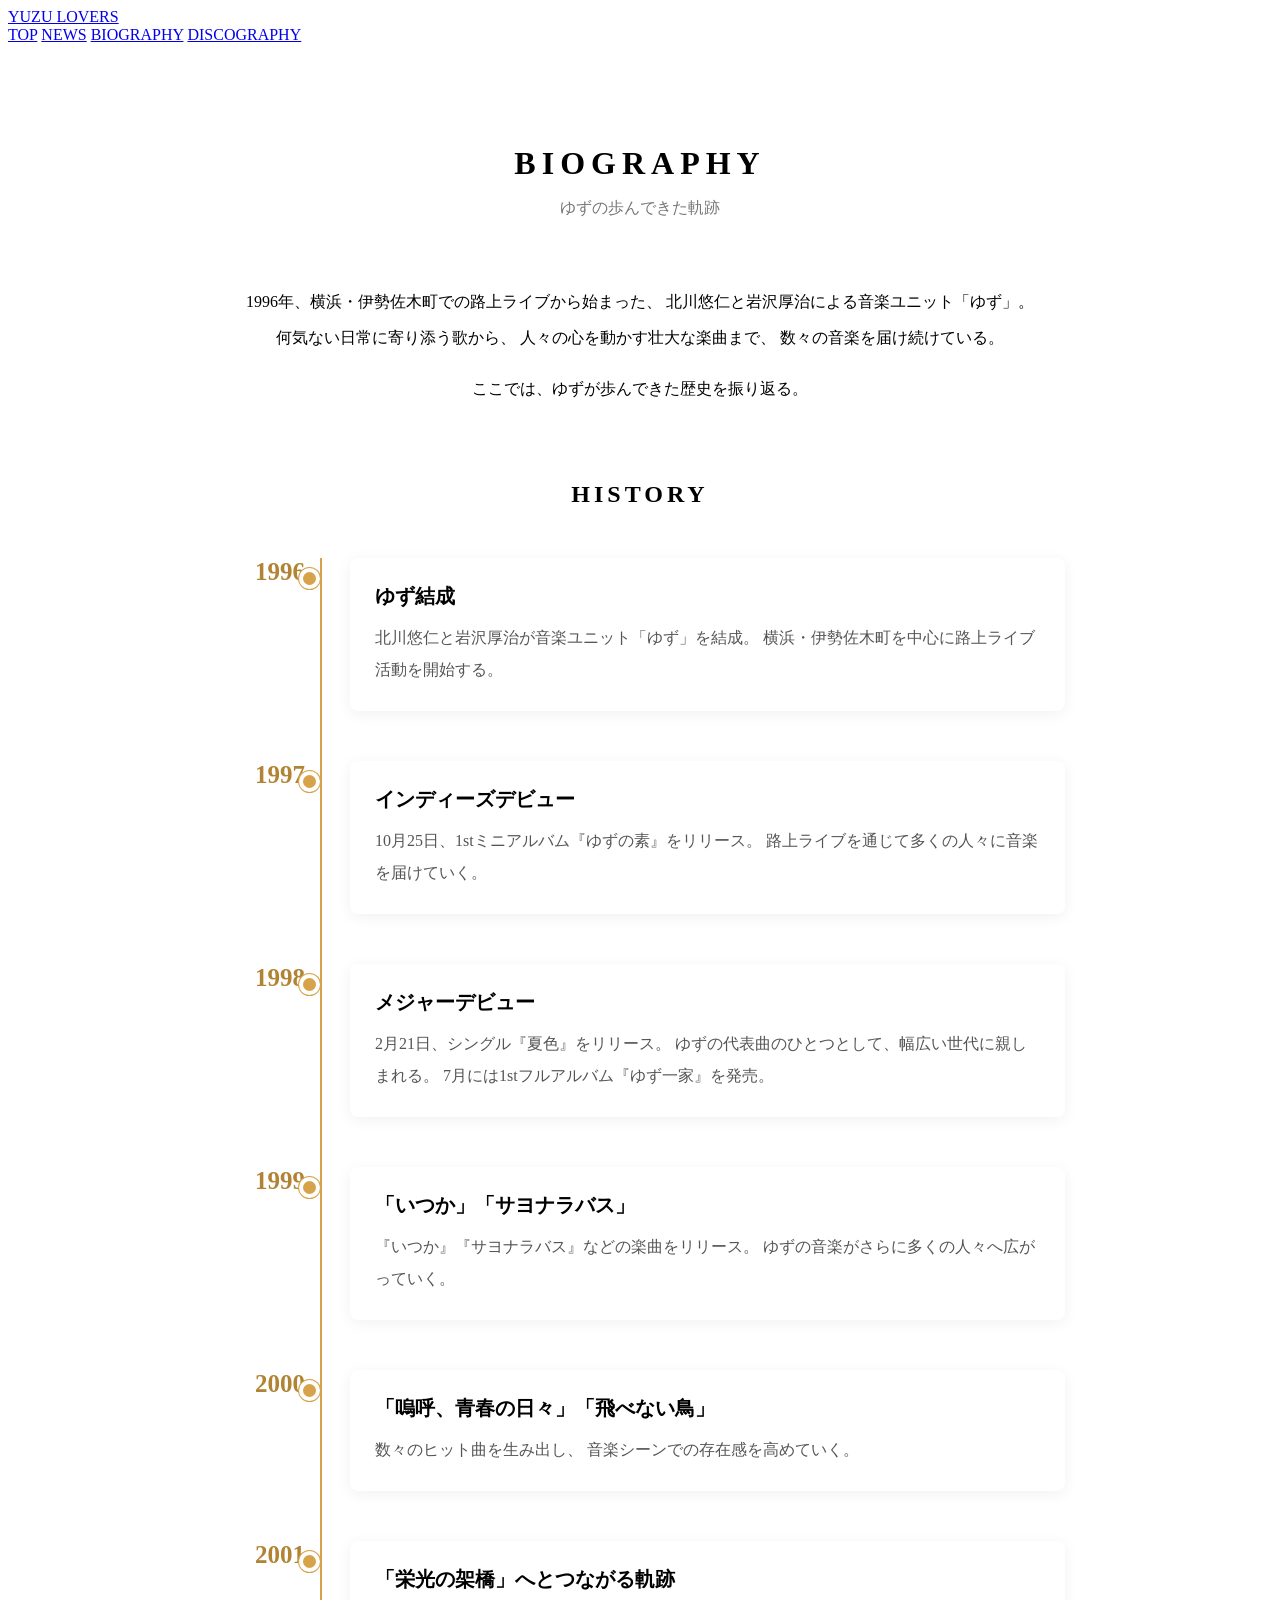
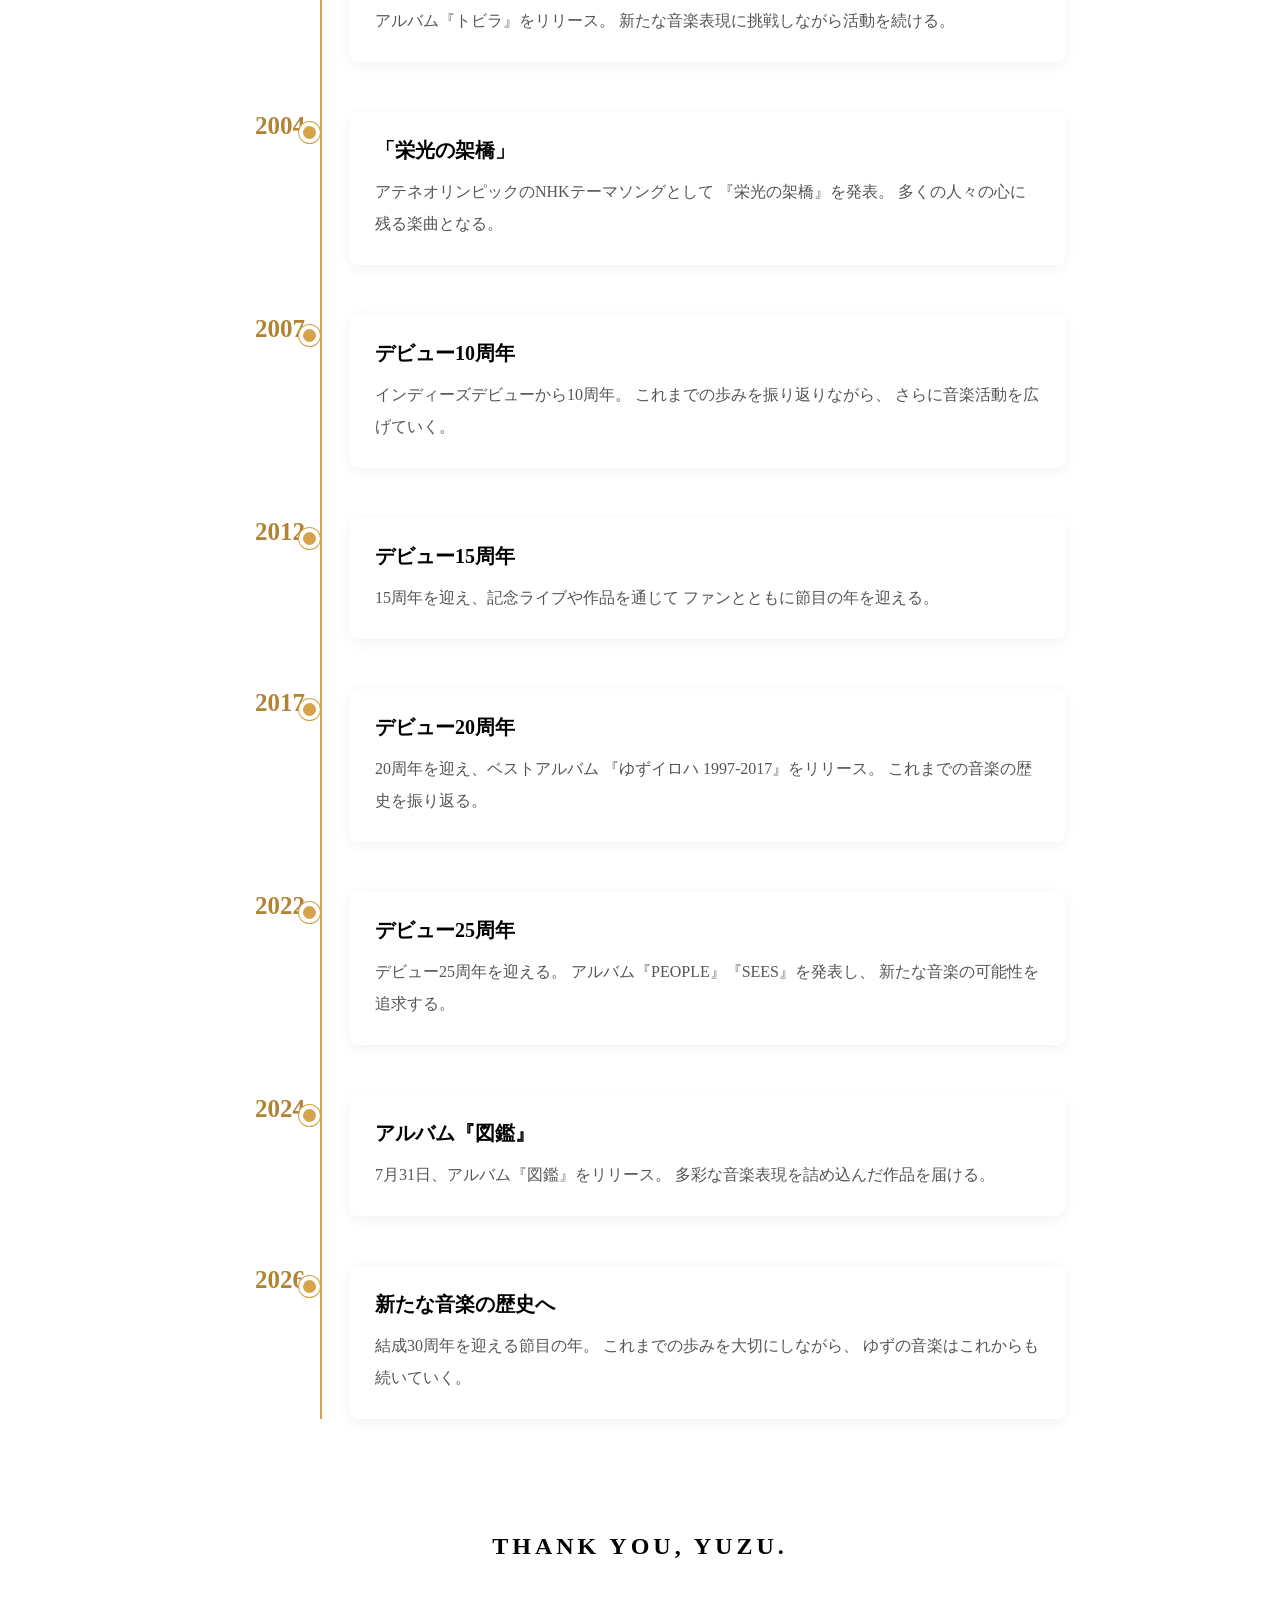
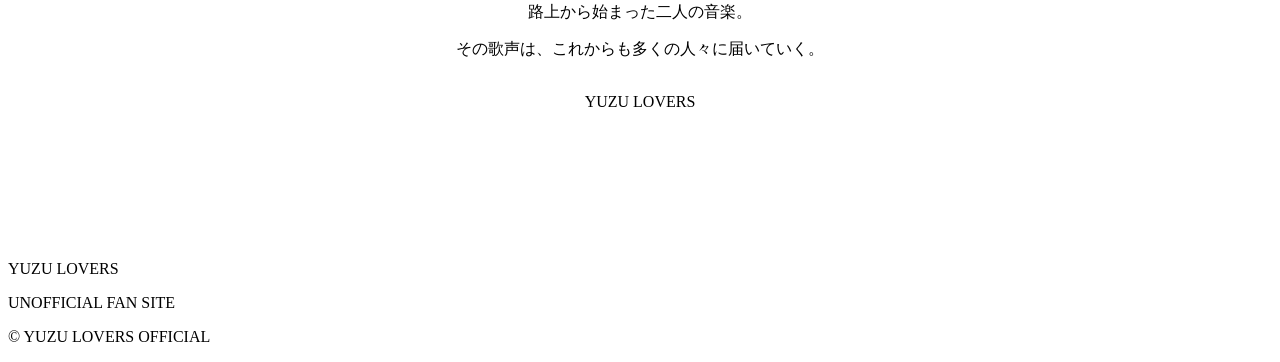
==== biography.html @ d3a78384 "Add biography page for Yuzu music duo This file contains a biography of the music duo Yuzu, detailin" ====
<!DOCTYPE html>
<html lang="ja">
<head>
  <meta charset="UTF-8">
  <meta name="viewport" content="width=device-width, initial-scale=1.0">
  <meta name="description" content="ゆずの結成から現在までの歴史を紹介するYUZU LOVERS">
  <title>BIOGRAPHY | YUZU LOVERS</title>
  <link rel="stylesheet" href="style.css">

  <style>
    .biography {
      max-width: 1050px;
      margin: 60px auto;
      padding: 20px;
    }

    .page-title {
      text-align: center;
      letter-spacing: 6px;
      margin-bottom: 15px;
    }

    .page-description {
      text-align: center;
      color: #777;
      margin-bottom: 65px;
    }

    .intro {
      text-align: center;
      line-height: 2.2;
      margin: 0 auto 75px;
      max-width: 800px;
    }

    .history-title {
      text-align: center;
      letter-spacing: 4px;
      margin-bottom: 50px;
    }

    .timeline {
      position: relative;
      max-width: 850px;
      margin: auto;
    }

    .timeline::before {
      content: "";
      position: absolute;
      left: 105px;
      top: 0;
      bottom: 0;
      width: 2px;
      background: #d6a34a;
    }

    .timeline-item {
      position: relative;
      display: grid;
      grid-template-columns: 90px 1fr;
      gap: 45px;
      margin-bottom: 50px;
    }

    .timeline-year {
      font-size: 25px;
      font-weight: bold;
      color: #b18435;
      text-align: right;
    }

    .timeline-content {
      position: relative;
      background: #fff;
      padding: 25px;
      border-radius: 8px;
      box-shadow: 0 3px 15px rgba(0,0,0,0.06);
    }

    .timeline-content::before {
      content: "";
      position: absolute;
      left: -51px;
      top: 10px;
      width: 13px;
      height: 13px;
      border-radius: 50%;
      background: #d6a34a;
      border: 4px solid white;
      box-shadow: 0 0 0 1px #d6a34a;
    }

    .timeline-content h3 {
      margin: 0 0 12px;
      font-size: 20px;
    }

    .timeline-content p {
      line-height: 2;
      color: #555;
      margin: 0;
    }

    .history-image {
      width: 100%;
      max-height: 300px;
      object-fit: cover;
      margin-top: 20px;
      border-radius: 5px;
    }

    .closing-message {
      text-align: center;
      margin: 100px auto 60px;
      line-height: 2.3;
    }

    .closing-message h2 {
      letter-spacing: 4px;
    }

    @media(max-width:600px) {
      .timeline::before {
        left: 65px;
      }

      .timeline-item {
        grid-template-columns: 55px 1fr;
        gap: 25px;
      }

      .timeline-year {
        font-size: 18px;
      }

      .timeline-content {
        padding: 18px;
      }

      .timeline-content h3 {
        font-size: 17px;
      }

      .timeline-content::before {
        left: -36px;
      }
    }
  </style>
</head>

<body>

<header>
  <div class="logo">
    <a href="index.html">YUZU LOVERS</a>
  </div>

  <nav>
    <a href="index.html">TOP</a>
    <a href="news.html">NEWS</a>
    <a href="biography.html">BIOGRAPHY</a>
    <a href="discography.html">DISCOGRAPHY</a>
  </nav>
</header>

<main class="biography">

  <h1 class="page-title">BIOGRAPHY</h1>
  <p class="page-description">
    ゆずの歩んできた軌跡
  </p>

  <section class="intro">
    <p>
      1996年、横浜・伊勢佐木町での路上ライブから始まった、
      北川悠仁と岩沢厚治による音楽ユニット「ゆず」。
      何気ない日常に寄り添う歌から、
      人々の心を動かす壮大な楽曲まで、
      数々の音楽を届け続けている。
    </p>

    <p>
      ここでは、ゆずが歩んできた歴史を振り返る。
    </p>
  </section>

  <h2 class="history-title">HISTORY</h2>

  <section class="timeline">

    <article class="timeline-item">
      <div class="timeline-year">1996</div>
      <div class="timeline-content">
        <h3>ゆず結成</h3>
        <p>
          北川悠仁と岩沢厚治が音楽ユニット「ゆず」を結成。
          横浜・伊勢佐木町を中心に路上ライブ活動を開始する。
        </p>
      </div>
    </article>

    <article class="timeline-item">
      <div class="timeline-year">1997</div>
      <div class="timeline-content">
        <h3>インディーズデビュー</h3>
        <p>
          10月25日、1stミニアルバム『ゆずの素』をリリース。
          路上ライブを通じて多くの人々に音楽を届けていく。
        </p>
      </div>
    </article>

    <article class="timeline-item">
      <div class="timeline-year">1998</div>
      <div class="timeline-content">
        <h3>メジャーデビュー</h3>
        <p>
          2月21日、シングル『夏色』をリリース。
          ゆずの代表曲のひとつとして、幅広い世代に親しまれる。
          7月には1stフルアルバム『ゆず一家』を発売。
        </p>
      </div>
    </article>

    <article class="timeline-item">
      <div class="timeline-year">1999</div>
      <div class="timeline-content">
        <h3>「いつか」「サヨナラバス」</h3>
        <p>
          『いつか』『サヨナラバス』などの楽曲をリリース。
          ゆずの音楽がさらに多くの人々へ広がっていく。
        </p>
      </div>
    </article>

    <article class="timeline-item">
      <div class="timeline-year">2000</div>
      <div class="timeline-content">
        <h3>「嗚呼、青春の日々」「飛べない鳥」</h3>
        <p>
          数々のヒット曲を生み出し、
          音楽シーンでの存在感を高めていく。
        </p>
      </div>
    </article>

    <article class="timeline-item">
      <div class="timeline-year">2001</div>
      <div class="timeline-content">
        <h3>「栄光の架橋」へとつながる軌跡</h3>
        <p>
          アルバム『トビラ』をリリース。
          新たな音楽表現に挑戦しながら活動を続ける。
        </p>
      </div>
    </article>

    <article class="timeline-item">
      <div class="timeline-year">2004</div>
      <div class="timeline-content">
        <h3>「栄光の架橋」</h3>
        <p>
          アテネオリンピックのNHKテーマソングとして
          『栄光の架橋』を発表。
          多くの人々の心に残る楽曲となる。
        </p>
      </div>
    </article>

    <article class="timeline-item">
      <div class="timeline-year">2007</div>
      <div class="timeline-content">
        <h3>デビュー10周年</h3>
        <p>
          インディーズデビューから10周年。
          これまでの歩みを振り返りながら、
          さらに音楽活動を広げていく。
        </p>
      </div>
    </article>

    <article class="timeline-item">
      <div class="timeline-year">2012</div>
      <div class="timeline-content">
        <h3>デビュー15周年</h3>
        <p>
          15周年を迎え、記念ライブや作品を通じて
          ファンとともに節目の年を迎える。
        </p>
      </div>
    </article>

    <article class="timeline-item">
      <div class="timeline-year">2017</div>
      <div class="timeline-content">
        <h3>デビュー20周年</h3>
        <p>
          20周年を迎え、ベストアルバム
          『ゆずイロハ 1997-2017』をリリース。
          これまでの音楽の歴史を振り返る。
        </p>
      </div>
    </article>

    <article class="timeline-item">
      <div class="timeline-year">2022</div>
      <div class="timeline-content">
        <h3>デビュー25周年</h3>
        <p>
          デビュー25周年を迎える。
          アルバム『PEOPLE』『SEES』を発表し、
          新たな音楽の可能性を追求する。
        </p>
      </div>
    </article>

    <article class="timeline-item">
      <div class="timeline-year">2024</div>
      <div class="timeline-content">
        <h3>アルバム『図鑑』</h3>
        <p>
          7月31日、アルバム『図鑑』をリリース。
          多彩な音楽表現を詰め込んだ作品を届ける。
        </p>
      </div>
    </article>

    <article class="timeline-item">
      <div class="timeline-year">2026</div>
      <div class="timeline-content">
        <h3>新たな音楽の歴史へ</h3>
        <p>
          結成30周年を迎える節目の年。
          これまでの歩みを大切にしながら、
          ゆずの音楽はこれからも続いていく。
        </p>
      </div>
    </article>

  </section>

  <section class="closing-message">
    <h2>THANK YOU, YUZU.</h2>
    <p>
      路上から始まった二人の音楽。<br>
      その歌声は、これからも多くの人々に届いていく。
    </p>
    <p>
      YUZU LOVERS
    </p>
  </section>

</main>

<footer>
  <p>YUZU LOVERS</p>
  <p>UNOFFICIAL FAN SITE</p>
  <p>© YUZU LOVERS OFFICIAL</p>
</footer>

</body>
</html>
---- style.css ----
/* テキスト選択を制限 */
body {
  -webkit-user-select: none;
  user-select: none;
}

/* 画像のドラッグを禁止 */
img {
  -webkit-user-drag: none;
  user-drag: none;
}

/* 画像の選択を禁止 */
img {
  user-select: none;
}
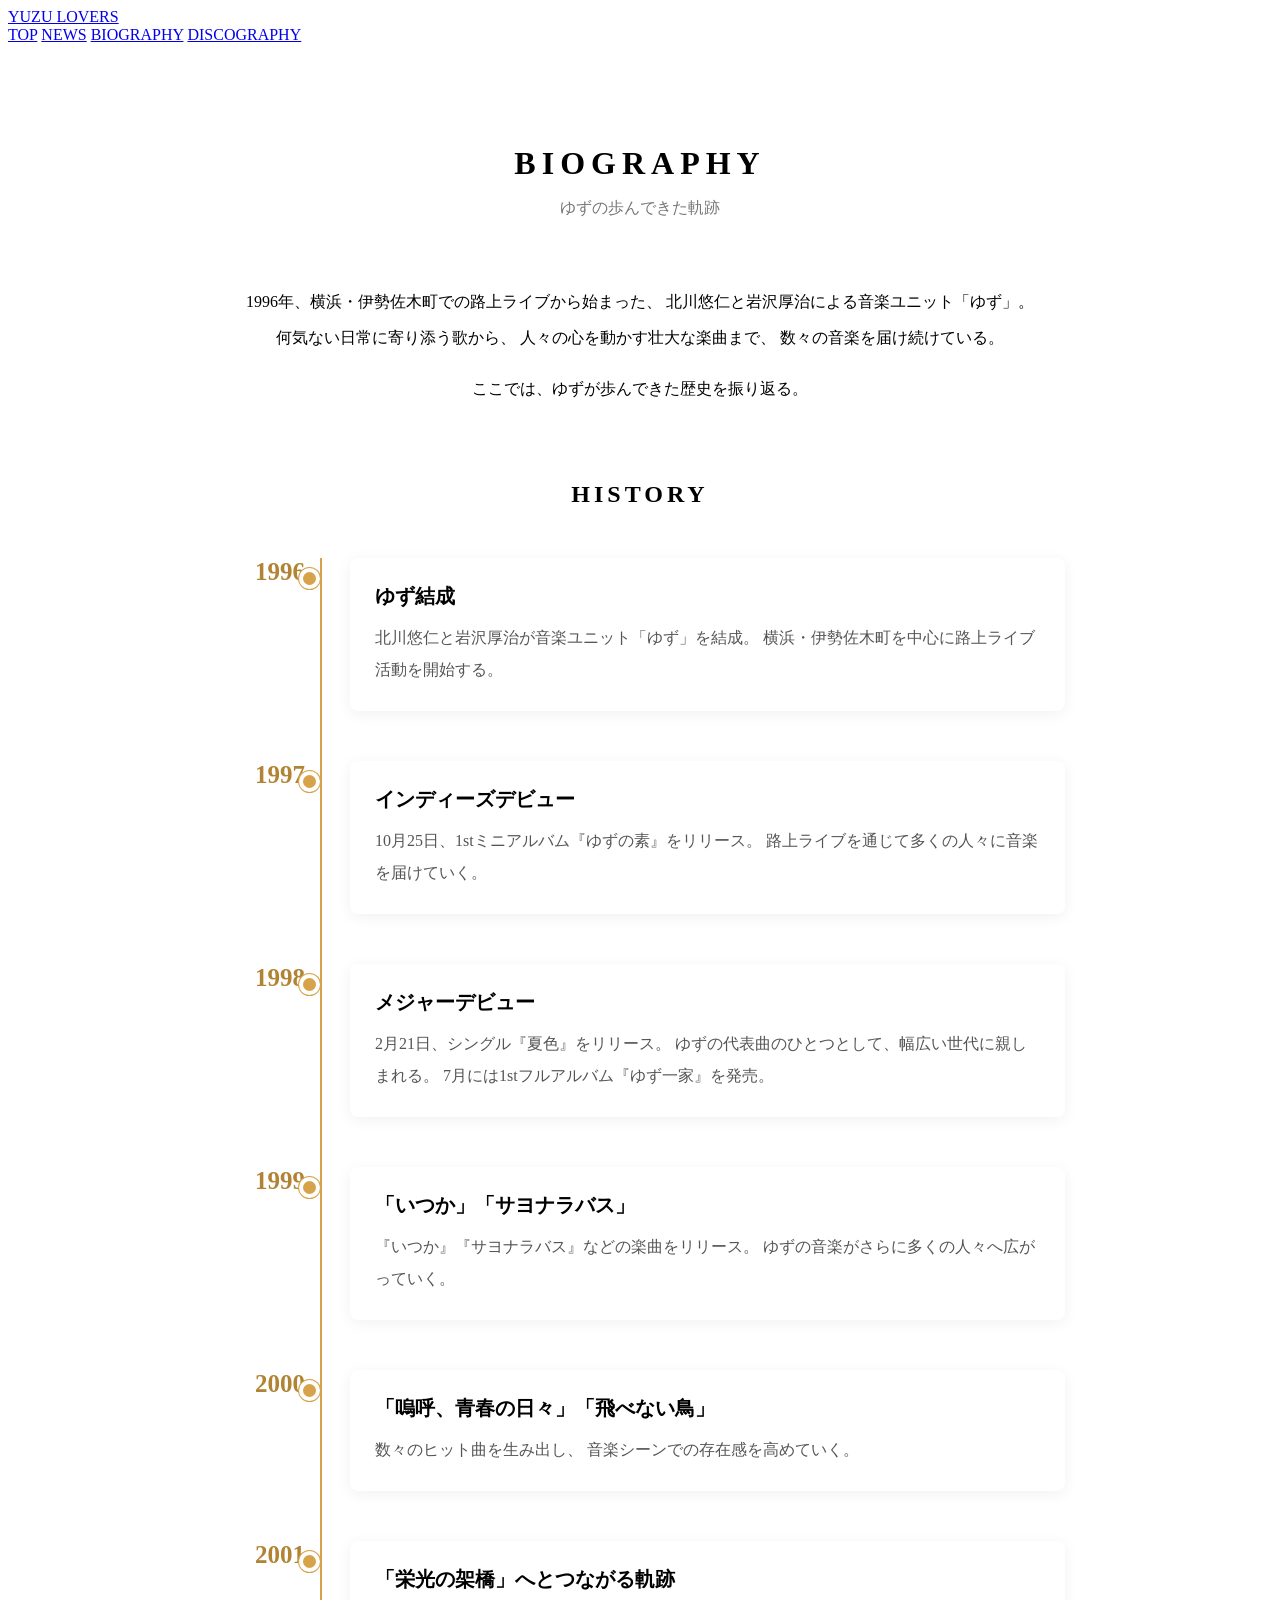
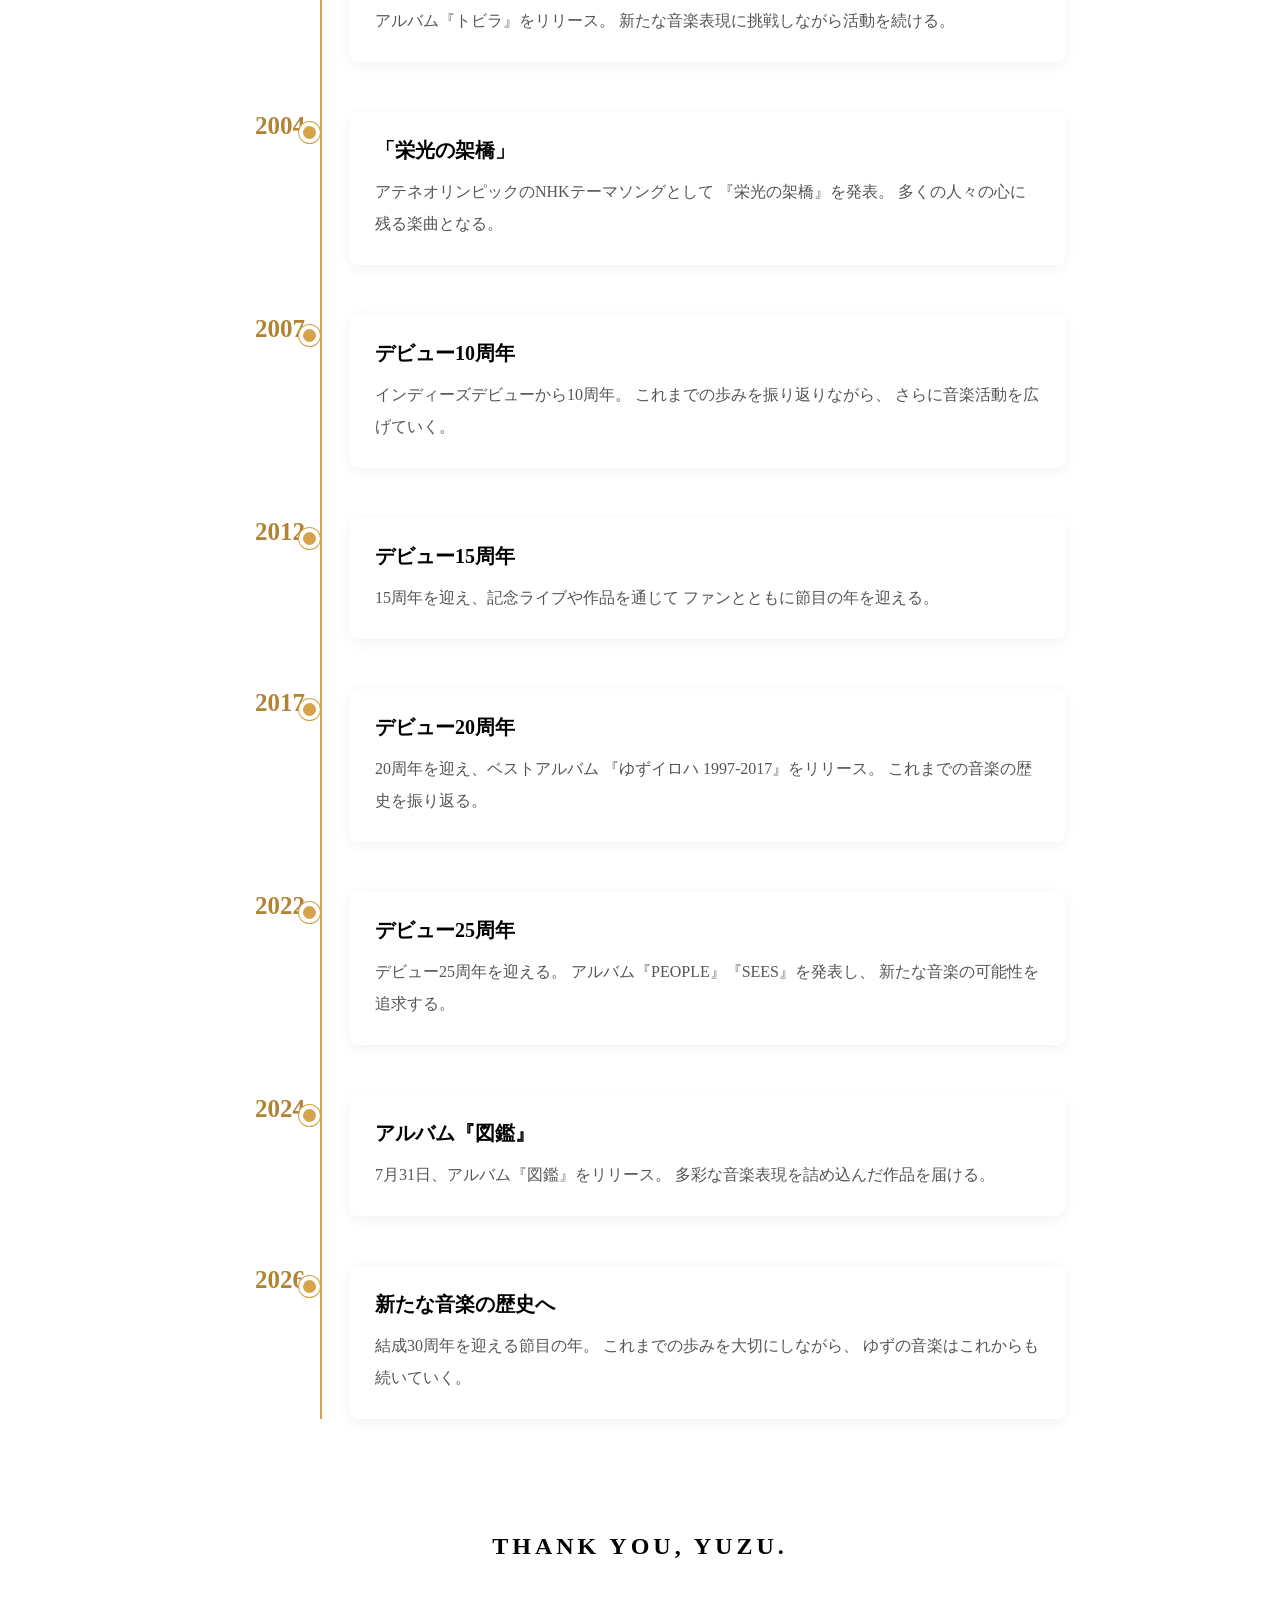
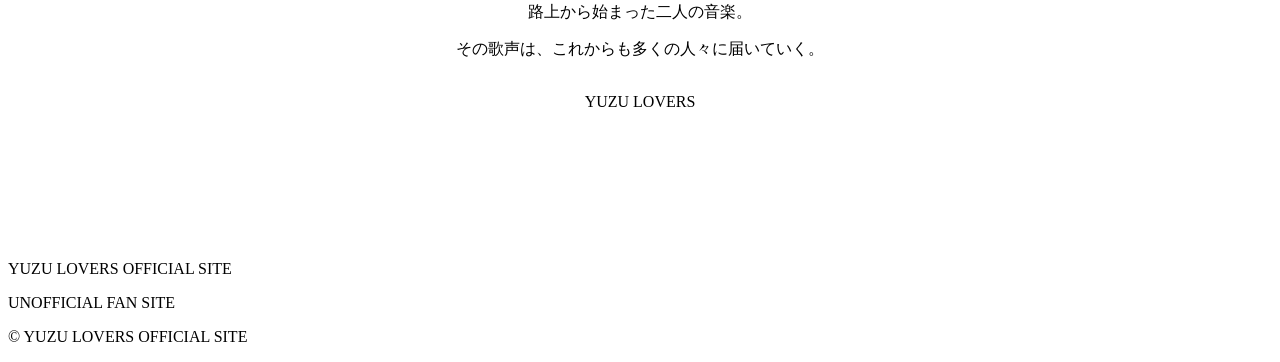
==== commit b81b4a96: "Update title and footer text in biography.html" ====
--- a/biography.html
+++ b/biography.html
@@ -1,11 +1,47 @@
-
+<style>
+/* テキスト選択を禁止 */
+* {
+  -webkit-user-select: none;
+  user-select: none;
+  -webkit-touch-callout: none;
+}
+
+/* 画像のドラッグを禁止 */
+img {
+  -webkit-user-drag: none;
+  user-drag: none;
+}
+</style>
+
+<script>
+document.addEventListener('contextmenu', function(e) {
+  e.preventDefault();
+});
+
+document.addEventListener('copy', function(e) {
+  e.preventDefault();
+});
+
+document.addEventListener('cut', function(e) {
+  e.preventDefault();
+});
+
+document.addEventListener('keydown', function(e) {
+  if (
+    (e.ctrlKey || e.metaKey) &&
+    ['c', 'u', 's', 'a'].includes(e.key.toLowerCase())
+  ) {
+    e.preventDefault();
+  }
+});
+</script>
 <!DOCTYPE html>
 <html lang="ja">
 <head>
   <meta charset="UTF-8">
   <meta name="viewport" content="width=device-width, initial-scale=1.0">
   <meta name="description" content="ゆずの結成から現在までの歴史を紹介するYUZU LOVERS">
-  <title>BIOGRAPHY | YUZU LOVERS</title>
+  <title>BIOGRAPHY | ゆず大好きな人公式サイト</title>
   <link rel="stylesheet" href="style.css">
 
   <style>
@@ -355,9 +391,9 @@
 </main>
 
 <footer>
-  <p>YUZU LOVERS</p>
+  <p>YUZU LOVERS OFFICIAL SITE</p>
   <p>UNOFFICIAL FAN SITE</p>
-  <p>© YUZU LOVERS OFFICIAL</p>
+  <p>© YUZU LOVERS OFFICIAL SITE</p>
 </footer>
 
 </body>
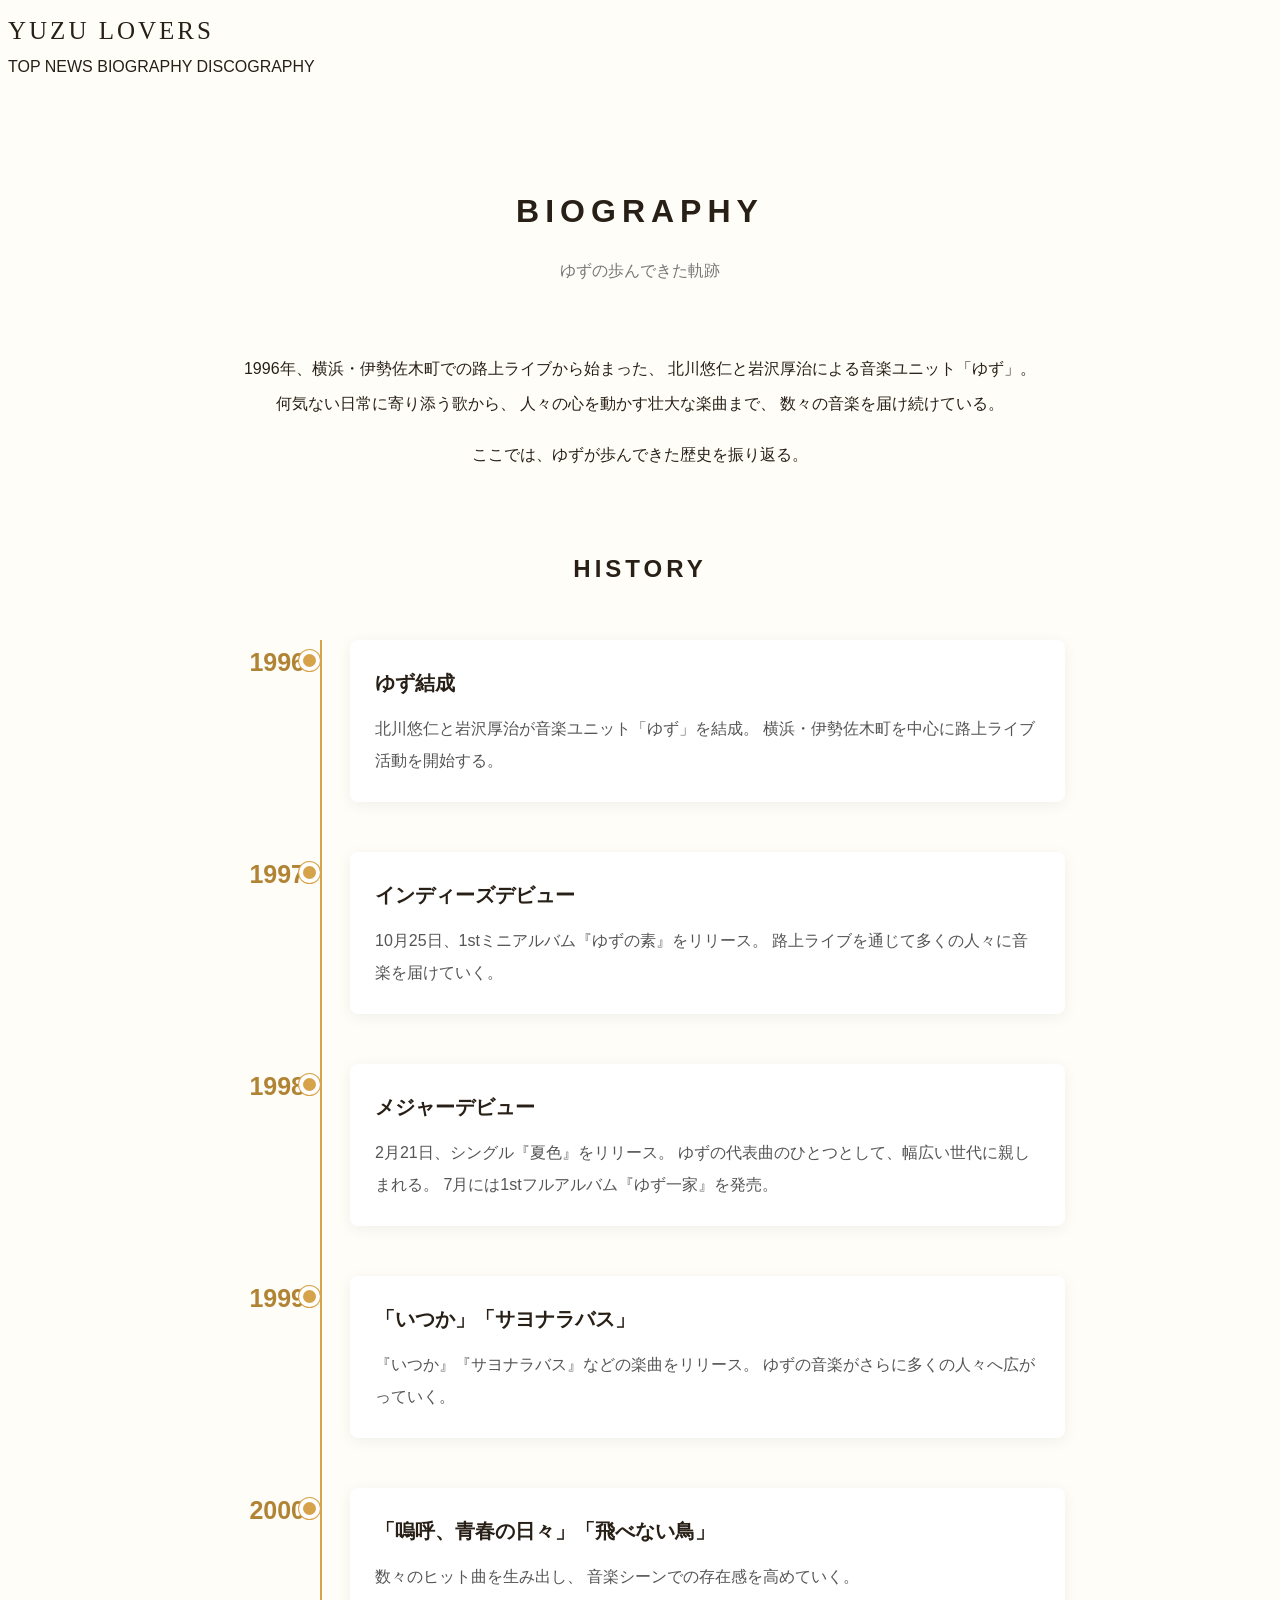
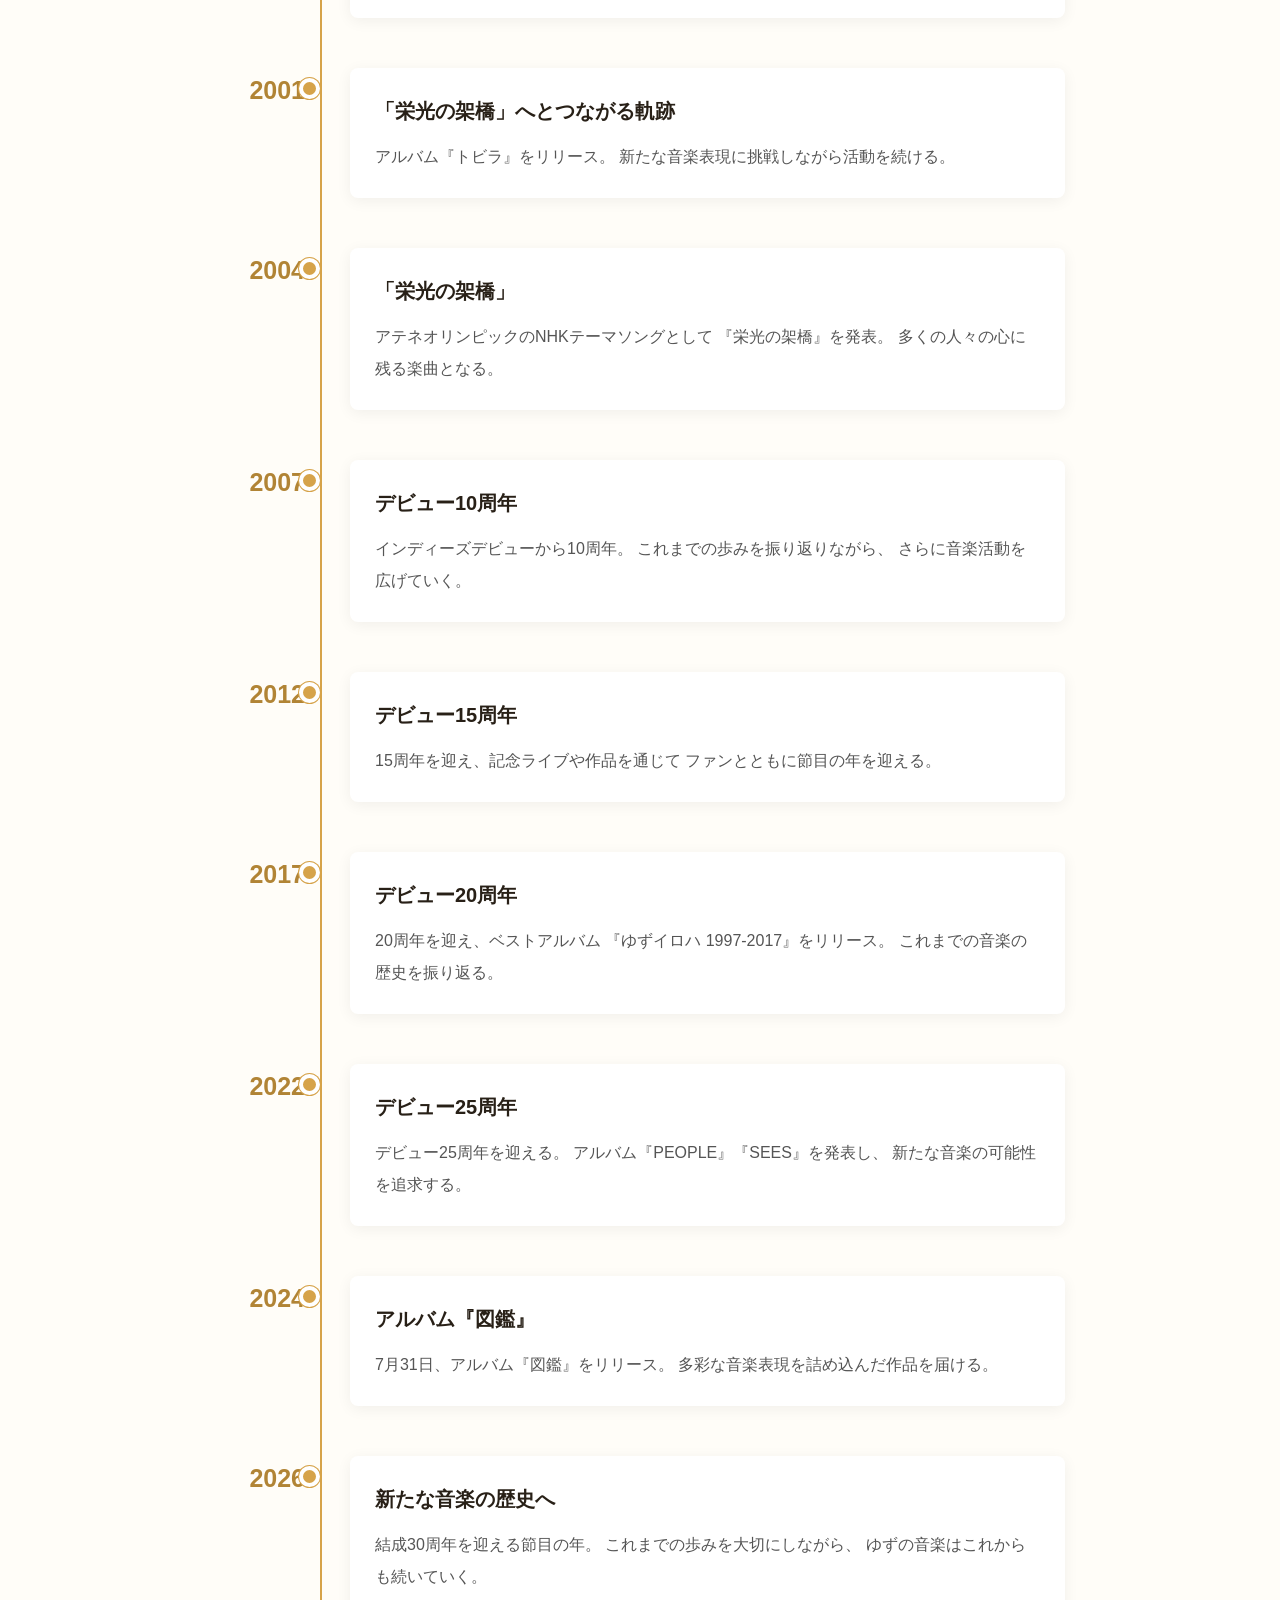
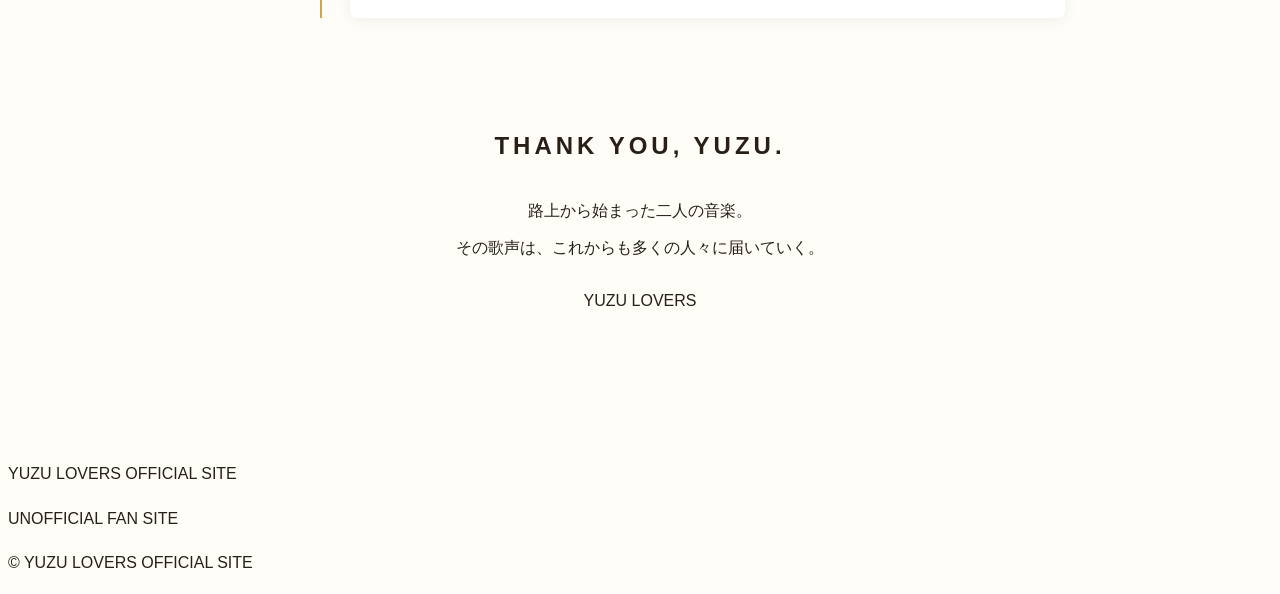
==== commit 92142e0f: "Add favicon link to biography.html" ====
--- a/biography.html
+++ b/biography.html
@@ -38,6 +38,7 @@
 <!DOCTYPE html>
 <html lang="ja">
 <head>
+<link rel="icon" type="image/088bc2db-23d8-4c62-80bd-8ac6e61d343a.jpg" href="favicon.svg">
   <meta charset="UTF-8">
   <meta name="viewport" content="width=device-width, initial-scale=1.0">
   <meta name="description" content="ゆずの結成から現在までの歴史を紹介するYUZU LOVERS">
--- a/style.css
+++ b/style.css
@@ -1,7 +1,446 @@
-/* テキスト選択を制限 */
+html {
+  scroll-behavior: smooth;
+}
+
 body {
+  font-family: "Noto Sans JP", sans-serif;
+  color: #282017;
+  background: #fffdf8;
+  line-height: 1.8;
+}
+
+a {
+  text-decoration: none;
+  color: inherit;
+}
+
+/* HEADER */
+.header {
+  position: absolute;
+  z-index: 100;
+  top: 0;
+  width: 100%;
+  padding: 22px 6%;
+  display: flex;
+  align-items: center;
+  justify-content: space-between;
+  border-bottom: 1px solid rgba(255,255,255,.2);
+  color: white;
+}
+
+.logo {
+  font-family: Georgia, serif;
+  font-size: 25px;
+  letter-spacing: 3px;
+}
+
+.logo span,
+.footer span {
+  color: #e7bd68;
+}
+
+.navigation {
+  display: flex;
+  gap: 25px;
+}
+
+.navigation a {
+  font-size: 11px;
+  letter-spacing: 2px;
+  transition: .3s;
+}
+
+.navigation a:hover {
+  color: #e7bd68;
+}
+
+/* HERO */
+.hero {
+  min-height: 850px;
+  height: 100vh;
+  position: relative;
+  display: flex;
+  align-items: center;
+  justify-content: center;
+  overflow: hidden;
+  background: #21180f;
+  color: white;
+}
+
+.hero-image {
+  position: absolute;
+  inset: 0;
+  background-image: url("https://yuzu-official.com/uploads/posts/thumbnail/20261022/088bc2db-23d8-4c62-80bd-8ac6e61d343a.jpg");
+  background-size: cover;
+  background-position: center;
+  animation: zoom 12s ease-out;
+}
+
+.hero-overlay {
+  position: absolute;
+  inset: 0;
+  background: linear-gradient(
+    90deg,
+    rgba(15,12,9,.75),
+    rgba(15,12,9,.25)
+  );
+}
+
+.hero-content {
+  position: relative;
+  z-index: 2;
+  text-align: center;
+  padding: 30px;
+  animation: fadeUp 1.2s ease;
+}
+
+.eyebrow {
+  color: #e7bd68;
+  font-size: 11px;
+  letter-spacing: 5px;
+  margin-bottom: 20px;
+}
+
+.hero h1 {
+  font-family: Georgia, serif;
+  font-size: clamp(55px, 10vw, 110px);
+  font-weight: 400;
+  letter-spacing: 5px;
+}
+
+.hero h1 span {
+  color: #e7bd68;
+}
+
+.gold-line {
+  width: 60px;
+  height: 1px;
+  background: #e7bd68;
+  margin: 30px auto;
+}
+
+.hero-message {
+  font-size: 21px;
+  letter-spacing: 3px;
+}
+
+.hero-sub {
+  margin-top: 12px;
+  font-size: 13px;
+  color: rgba(255,255,255,.8);
+}
+
+.hero-button {
+  display: inline-block;
+  margin-top: 40px;
+  padding: 15px 35px;
+  border: 1px solid #e7bd68;
+  color: white;
+  letter-spacing: 3px;
+  font-size: 11px;
+  transition: .4s;
+}
+
+.hero-button:hover {
+  background: #e7bd68;
+  color: #21180f;
+}
+
+.scroll {
+  position: absolute;
+  bottom: 30px;
+  color: #e7bd68;
+  font-size: 10px;
+  letter-spacing: 4px;
+}
+
+/* INTRODUCTION */
+.introduction {
+  padding: 120px 20px;
+  text-align: center;
+}
+
+.dark {
+  color: #b68b43;
+}
+
+.introduction h2,
+.message h2 {
+  font-size: clamp(28px, 4vw, 43px);
+  font-weight: 500;
+  letter-spacing: 5px;
+  line-height: 1.8;
+  margin-bottom: 25px;
+}
+
+.introduction p:last-child {
+  color: #857968;
+  font-size: 14px;
+  line-height: 2.5;
+}
+
+/* CONTENTS */
+.contents {
+  padding: 110px 7%;
+  background: #f5f0e7;
+}
+
+.section-title {
+  text-align: center;
+  margin-bottom: 55px;
+}
+
+.section-title h2 {
+  font-family: Georgia, serif;
+  font-size: 42px;
+  font-weight: 400;
+  letter-spacing: 3px;
+}
+
+.contents-grid {
+  max-width: 1200px;
+  margin: auto;
+  display: grid;
+  grid-template-columns: repeat(6, 1fr);
+  gap: 20px;
+}
+
+.content-card {
+  position: relative;
+  grid-column: span 2;
+  min-height: 240px;
+  padding: 30px;
+  display: flex;
+  flex-direction: column;
+  justify-content: flex-end;
+  overflow: hidden;
+  color: white;
+  background: linear-gradient(135deg,#9d7848,#35271b);
+  transition: .4s;
+  opacity: 0;
+  transform: translateY(25px);
+}
+
+.content-card:nth-child(4) {
+  grid-column: 2 / span 2;
+}
+
+.content-card:nth-child(5) {
+  grid-column: 4 / span 2;
+}
+
+.content-card.show {
+  opacity: 1;
+  transform: translateY(0);
+}
+
+.content-card:hover {
+  transform: translateY(-8px);
+  box-shadow: 0 15px 35px rgba(0,0,0,.15);
+}
+
+.content-card span {
+  color: #e7bd68;
+  font-size: 10px;
+  letter-spacing: 2px;
+}
+
+.content-card h3 {
+  margin-top: 10px;
+  font-family: Georgia, serif;
+  font-size: 27px;
+  font-weight: 400;
+}
+
+.content-card p {
+  font-size: 12px;
+  color: rgba(255,255,255,.8);
+}
+
+.content-card b {
+  position: absolute;
+  right: 25px;
+  bottom: 25px;
+  color: #e7bd68;
+  font-size: 20px;
+}
+
+/* MESSAGE */
+.message {
+  padding: 120px 20px;
+  text-align: center;
+}
+
+.message > p:not(.eyebrow) {
+  color: #887866;
+}
+
+.message strong {
+  display: block;
+  margin-top: 35px;
+  color: #b68b43;
+  letter-spacing: 5px;
+  font-family: Georgia, serif;
+}
+
+/* FOOTER */
+.footer {
+  padding: 65px 20px 35px;
+  background: #211a13;
+  color: white;
+  text-align: center;
+}
+
+.footer h2 {
+  font-family: Georgia, serif;
+  font-size: 30px;
+  font-weight: 400;
+  letter-spacing: 4px;
+}
+
+.footer p {
+  margin-top: 12px;
+  color: #d6b978;
+  font-size: 11px;
+  letter-spacing: 2px;
+}
+
+.footer-nav {
+  display: flex;
+  justify-content: center;
+  flex-wrap: wrap;
+  gap: 25px;
+  margin: 35px 0;
+}
+
+.footer-nav a {
+  font-size: 11px;
+}
+
+.footer-nav a:hover {
+  color: #e7bd68;
+}
+
+.footer .copyright {
+  padding-top: 25px;
+  border-top: 1px solid rgba(255,255,255,.15);
+  font-size: 9px;
+}
+
+.footer small {
+  color: #938575;
+  font-size: 10px;
+}
+
+/* ANIMATION */
+@keyframes fadeUp {
+  from {
+    opacity: 0;
+    transform: translateY(35px);
+  }
+  to {
+    opacity: 1;
+    transform: translateY(0);
+  }
+}
+
+@keyframes zoom {
+  from { transform: scale(1.1); }
+  to { transform: scale(1); }
+}
+
+/* MOBILE */
+@media(max-width: 800px) {
+  .header {
+    padding: 18px 5%;
+    flex-direction: column;
+    gap: 15px;
+  }
+
+  .logo {
+    font-size: 21px;
+  }
+
+  .navigation {
+    gap: 13px;
+    flex-wrap: wrap;
+    justify-content: center;
+  }
+
+  .navigation a {
+    font-size: 9px;
+  }
+
+  .hero {
+    min-height: 700px;
+  }
+
+  .hero h1 {
+    font-size: 52px;
+  }
+
+  .hero-message {
+    font-size: 16px;
+  }
+
+  .contents-grid {
+    grid-template-columns: repeat(2, 1fr);
+    gap: 12px;
+  }
+
+  .content-card,
+  .content-card:nth-child(4),
+  .content-card:nth-child(5) {
+    grid-column: auto;
+    min-height: 190px;
+    padding: 17px;
+  }
+
+  .content-card h3 {
+    font-size: 18px;
+  }
+
+  .introduction,
+  .message {
+    padding: 80px 20px;
+  }
+
+  .contents {
+    padding: 80px 5%;
+  }
+}
+
+@media(max-width: 430px) {
+  .navigation {
+    gap: 9px;
+  }
+
+  .navigation a {
+    font-size: 8px;
+    letter-spacing: 1px;
+  }
+
+  .hero h1 {
+    font-size: 43px;
+  }
+
+  .hero-message {
+    font-size: 14px;
+  }
+}
+
+@media(prefers-reduced-motion: reduce) {
+  *, *::before, *::after {
+    animation: none !important;
+    transition: none !important;
+    scroll-behavior: auto !important;
+  }
+}
+/* テキスト選択を禁止 */
+* {
   -webkit-user-select: none;
   user-select: none;
+  -webkit-touch-callout: none;
 }
 
 /* 画像のドラッグを禁止 */
@@ -9,8 +448,21 @@
   -webkit-user-drag: none;
   user-drag: none;
 }
-
-/* 画像の選択を禁止 */
-img {
-  user-select: none;
-}
+.movie-info {
+  margin-top: 14px;
+  margin-bottom: 30px;
+  text-align: left;
+}
+
+.movie-title {
+  font-size: 18px;
+  font-weight: 600;
+  color: #333;
+  margin-bottom: 8px;
+}
+
+.movie-description {
+  font-size: 14px;
+  line-height: 1.8;
+  color: #777;
+}
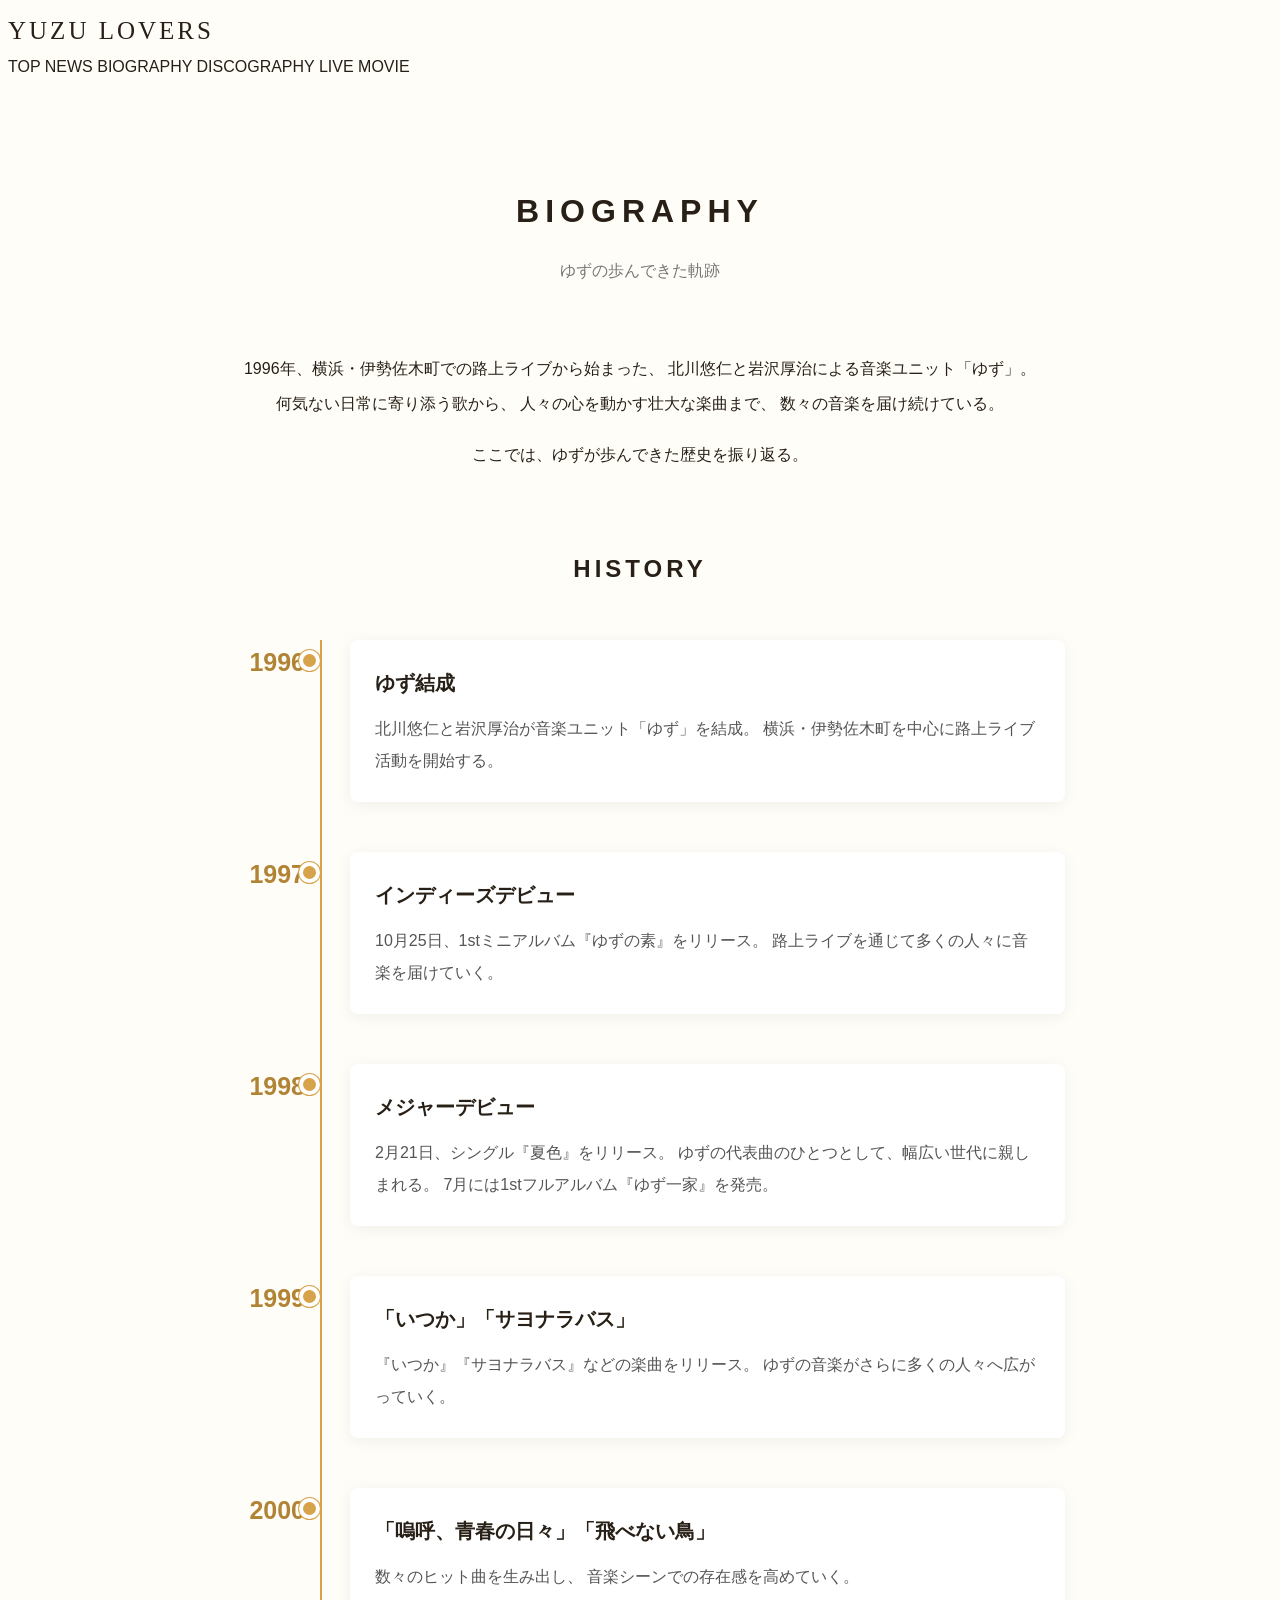
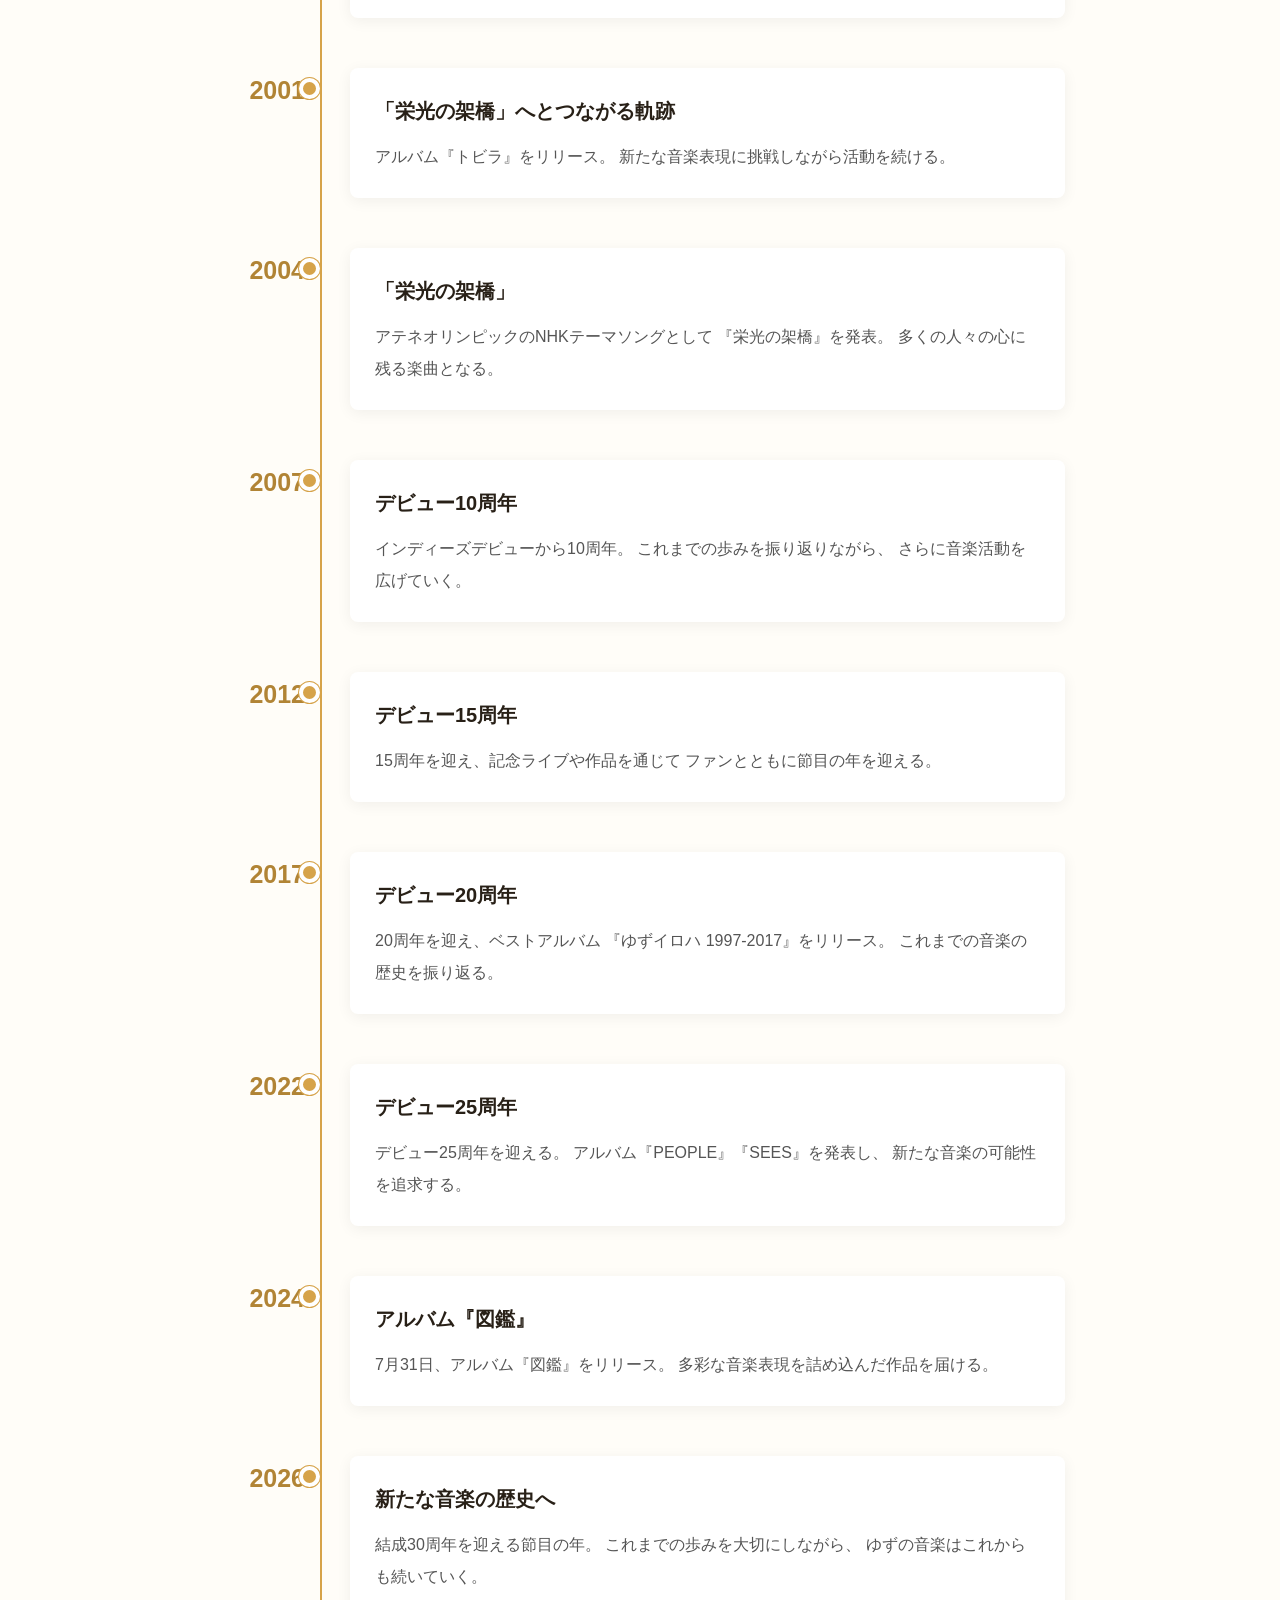
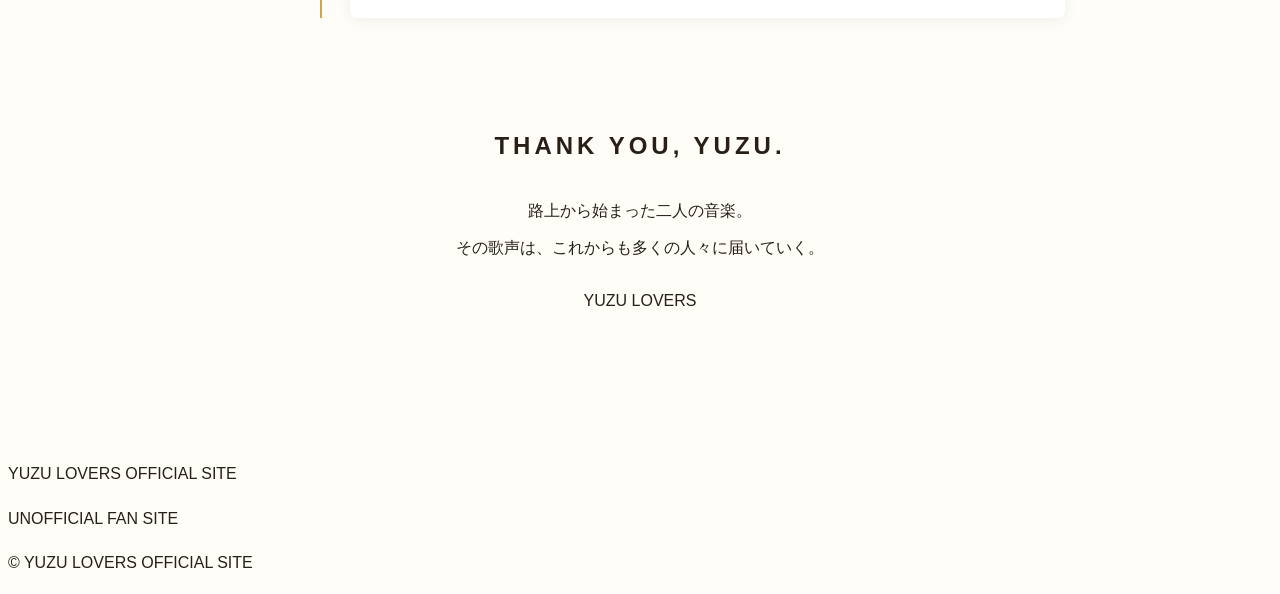
==== commit 52b41cf6: "Update navigation links in biography.html" ====
--- a/biography.html
+++ b/biography.html
@@ -38,7 +38,8 @@
 <!DOCTYPE html>
 <html lang="ja">
 <head>
-<link rel="icon" type="image/088bc2db-23d8-4c62-80bd-8ac6e61d343a.jpg" href="favicon.svg">
+<link rel="icon" href="/favicon.ico">
+<link rel="icon" type="image/png" href="/favicon.png">
   <meta charset="UTF-8">
   <meta name="viewport" content="width=device-width, initial-scale=1.0">
   <meta name="description" content="ゆずの結成から現在までの歴史を紹介するYUZU LOVERS">
@@ -196,9 +197,11 @@
 
   <nav>
     <a href="index.html">TOP</a>
-    <a href="news.html">NEWS</a>
-    <a href="biography.html">BIOGRAPHY</a>
-    <a href="discography.html">DISCOGRAPHY</a>
+    <a href="news">NEWS</a>
+    <a href="biography">BIOGRAPHY</a>
+    <a href="discography">DISCOGRAPHY</a>
+    <a href="live">LIVE</a>
+<a href="movie">MOVIE</a>
   </nav>
 </header>
 
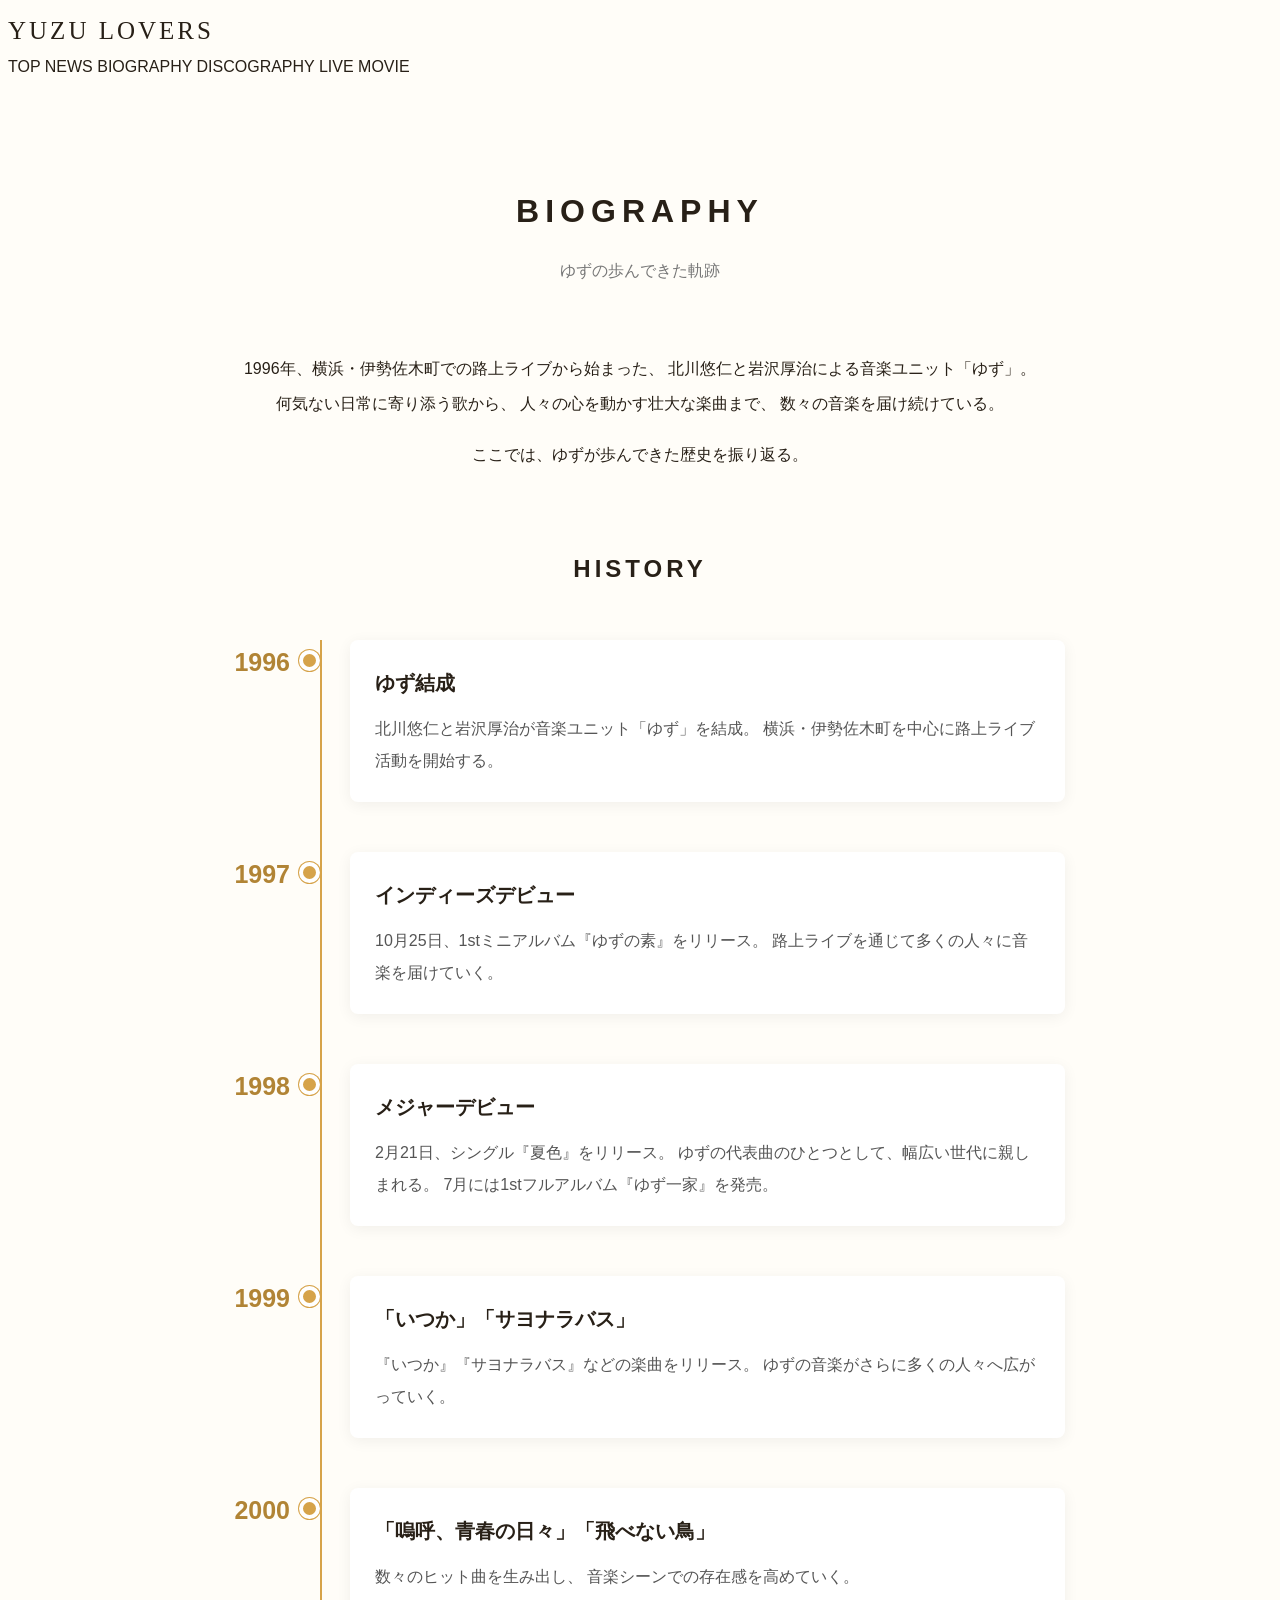
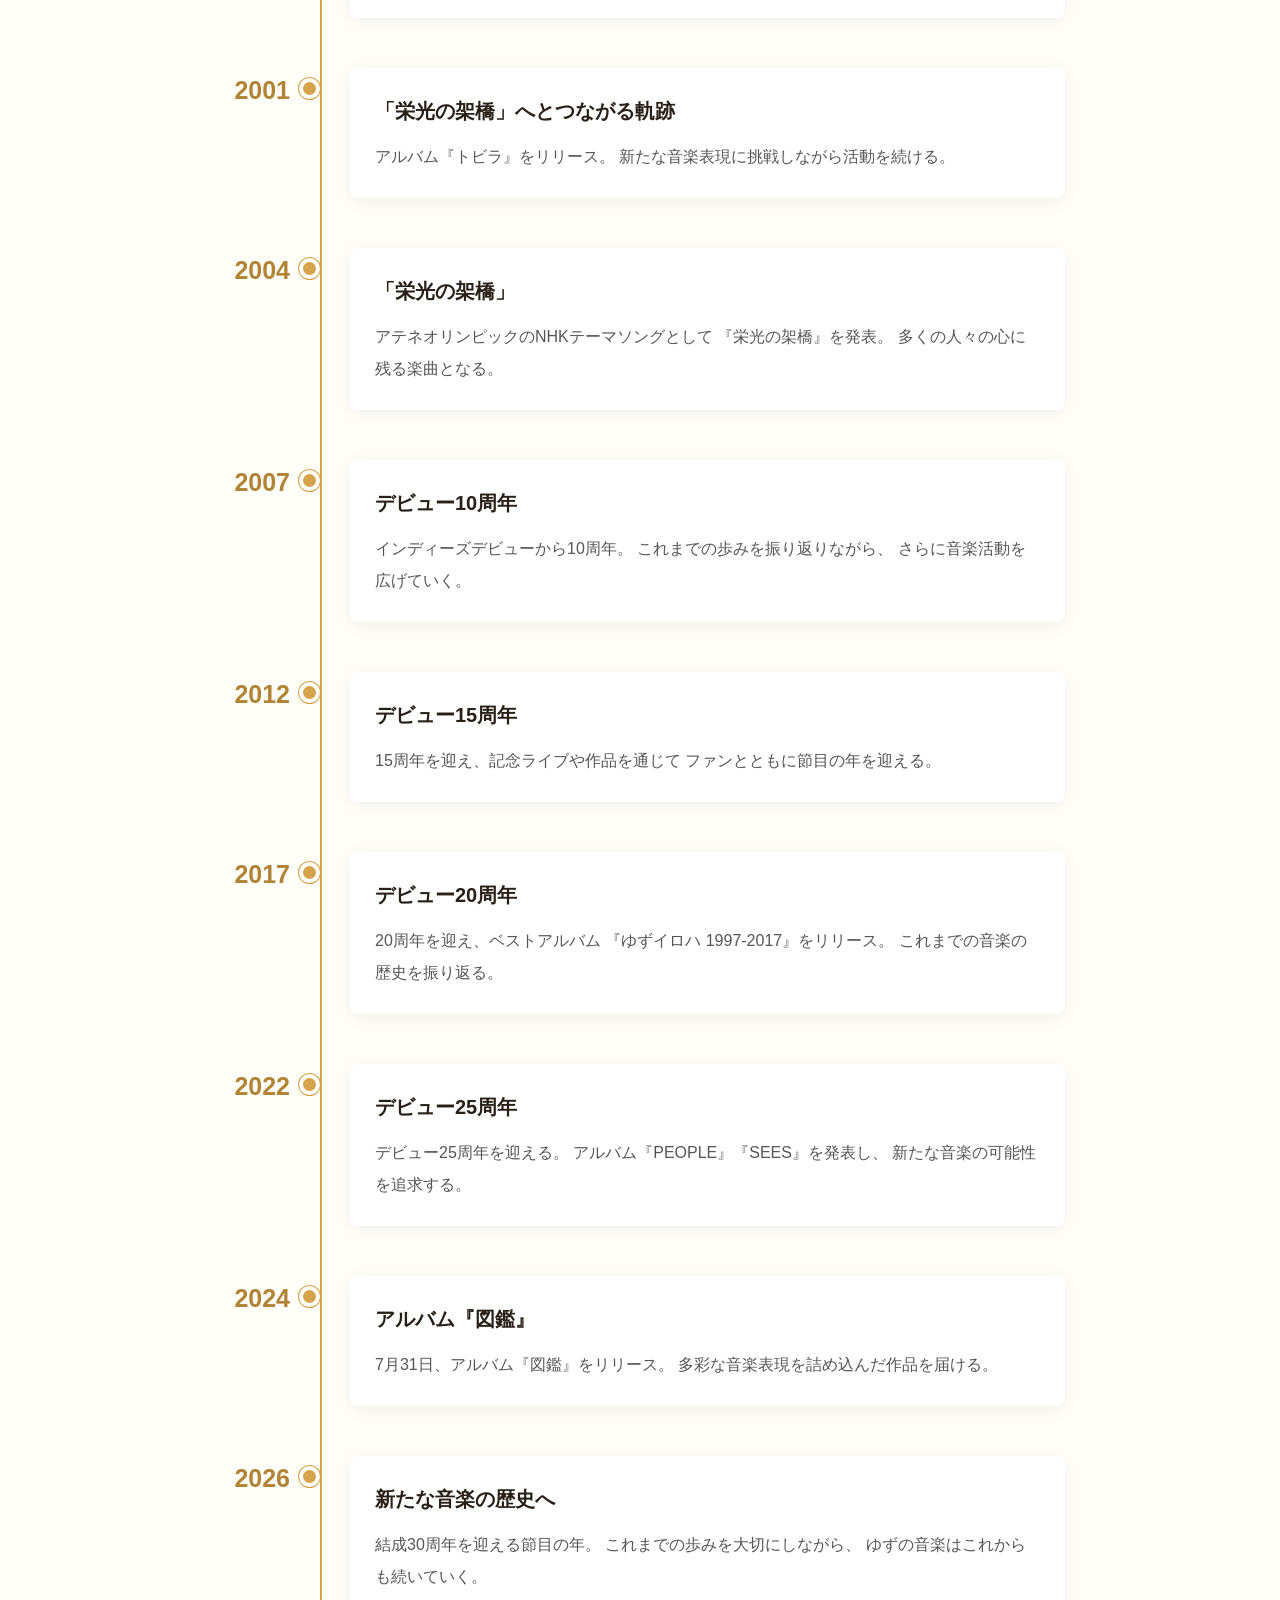
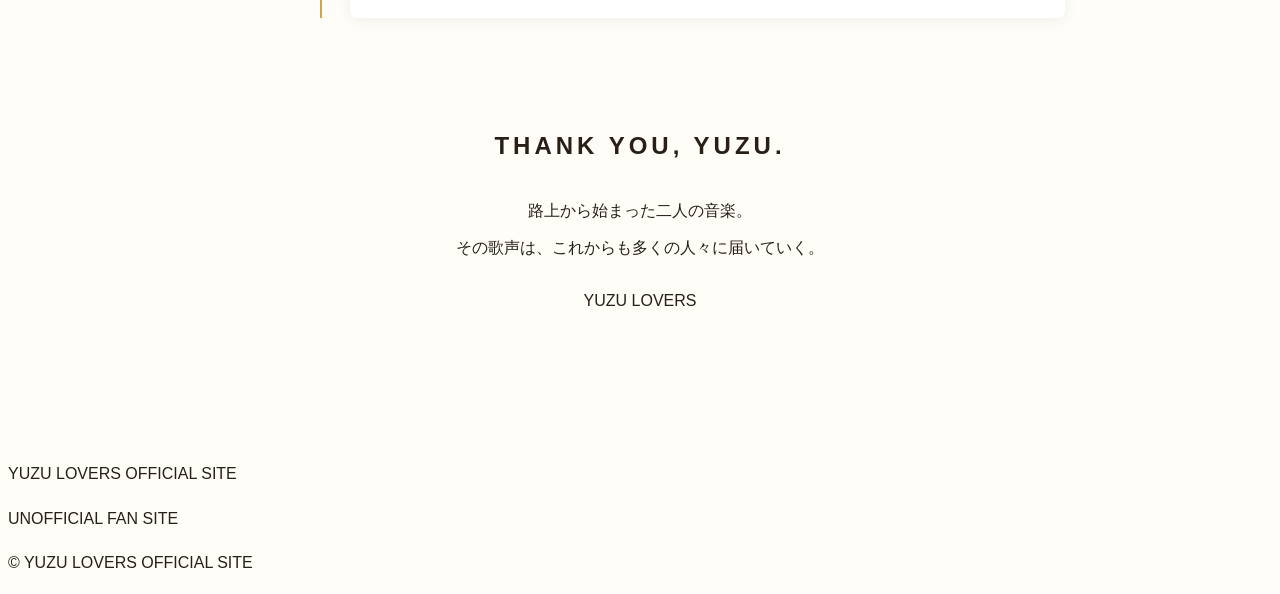
==== commit 02e2caea: "Update TOP link in navigation to point to home" ====
--- a/biography.html
+++ b/biography.html
@@ -196,7 +196,7 @@
   </div>
 
   <nav>
-    <a href="index.html">TOP</a>
+    <a href="home">TOP</a>
     <a href="news">NEWS</a>
     <a href="biography">BIOGRAPHY</a>
     <a href="discography">DISCOGRAPHY</a>
--- a/style.css
+++ b/style.css
@@ -448,6 +448,42 @@
   -webkit-user-drag: none;
   user-drag: none;
 }
+.movie-description {
+  line-height: 1.8;
+}
+
+.movie-description h3 {
+  font-size: 18px;
+  font-weight: 700;
+  margin-bottom: 14px;
+}
+
+.movie-description p {
+  margin-bottom: 12px;
+}
+
+.movie-links {
+  margin-top: 15px;
+  margin-bottom: 18px;
+}
+
+.movie-links a {
+  color: #3498db;
+  text-decoration: underline;
+  font-weight: 600;
+}
+.movie-hashtags {
+  display: flex;
+  flex-wrap: wrap;
+  gap: 10px;
+  margin-top: 15px;
+}
+
+.movie-hashtags span {
+  color: #3498db;
+  font-size: 14px;
+  font-weight: 600;
+}
 .movie-info {
   margin-top: 14px;
   margin-bottom: 30px;
@@ -466,3 +502,191 @@
   line-height: 1.8;
   color: #777;
 }
+.movie-description {
+  line-height: 1.8;
+}
+
+.movie-description h3 {
+  font-size: 18px;
+  font-weight: 700;
+  margin-bottom: 14px;
+}
+
+.movie-description p {
+  margin-bottom: 12px;
+}
+.movie-description .movie-hashtags span {
+  color: #3498db !important;
+  font-size: 14px !important;
+  font-weight: 600;
+}
+/* HEADER */
+.site-header {
+  text-align: center;
+  padding: 35px 15px 25px;
+}
+
+.site-logo {
+  text-decoration: none;
+  color: #333;
+  display: inline-flex;
+  flex-direction: column;
+  align-items: center;
+}
+
+.logo-main {
+  font-size: 27px;
+  letter-spacing: 5px;
+  font-weight: 600;
+}
+
+.logo-sub {
+  font-size: 9px;
+  letter-spacing: 4px;
+  margin-top: 7px;
+  color: #999;
+}
+
+/* NAVIGATION */
+.main-navigation {
+  display: flex;
+  justify-content: center;
+  flex-wrap: wrap;
+  gap: 30px;
+  padding: 18px 10px;
+  border-top: 1px solid #eee;
+  border-bottom: 1px solid #eee;
+}
+
+.main-navigation a,
+.footer-navigation a {
+  color: #555;
+  text-decoration: none;
+  font-size: 11px;
+  letter-spacing: 2px;
+}
+
+/* COMING SOON */
+.coming-soon {
+  min-height: 60vh;
+  display: flex;
+  justify-content: center;
+  align-items: center;
+  text-align: center;
+  padding: 50px 20px;
+  background: #fff;
+}
+
+.coming-soon-content {
+  max-width: 600px;
+}
+
+.coming-soon-label {
+  color: #aaa;
+  font-size: 11px;
+  letter-spacing: 5px;
+}
+
+.coming-soon h1 {
+  font-size: 30px;
+  font-weight: 400;
+  letter-spacing: 5px;
+  margin: 22px 0;
+  color: #444;
+}
+
+.coming-soon-line {
+  width: 55px;
+  height: 1px;
+  background: #c8b9a4;
+  margin: 25px auto;
+}
+
+.coming-soon p {
+  color: #555;
+  font-size: 15px;
+}
+
+.coming-soon-description {
+  color: #999 !important;
+  font-size: 12px !important;
+}
+
+.back-home {
+  display: inline-block;
+  margin-top: 30px;
+  padding: 12px 30px;
+  border: 1px solid #ddd;
+  color: #666;
+  text-decoration: none;
+  font-size: 10px;
+  letter-spacing: 2px;
+}
+
+/* FOOTER */
+.site-footer {
+  text-align: center;
+  padding: 40px 15px 25px;
+  background: #f8f7f4;
+}
+
+.footer-logo {
+  color: #444;
+  font-size: 19px;
+  letter-spacing: 4px;
+  text-decoration: none;
+}
+
+.site-footer p {
+  color: #999;
+  font-size: 11px;
+  margin: 12px 0 25px;
+}
+
+.footer-navigation {
+  display: flex;
+  justify-content: center;
+  flex-wrap: wrap;
+  gap: 18px;
+  margin-bottom: 25px;
+}
+
+.site-footer small {
+  color: #aaa;
+  font-size: 10px;
+}
+
+/* MOBILE */
+@media screen and (max-width: 600px) {
+  .logo-main {
+    font-size: 23px;
+  }
+
+  .main-navigation {
+    gap: 15px;
+    padding: 15px 8px;
+  }
+
+  .main-navigation a {
+    font-size: 10px;
+  }
+
+  .coming-soon h1 {
+    font-size: 24px;
+  }
+
+  .footer-navigation {
+    gap: 13px;
+  }
+}
+/* BIOGRAPHY：年号とタイムラインの〇の間隔調整 */
+.timeline-year {
+  padding-right: 15px;
+}
+
+.timeline-item {
+  column-gap: 15px;
+}
+.timeline {
+  margin-top: 40px;
+}
